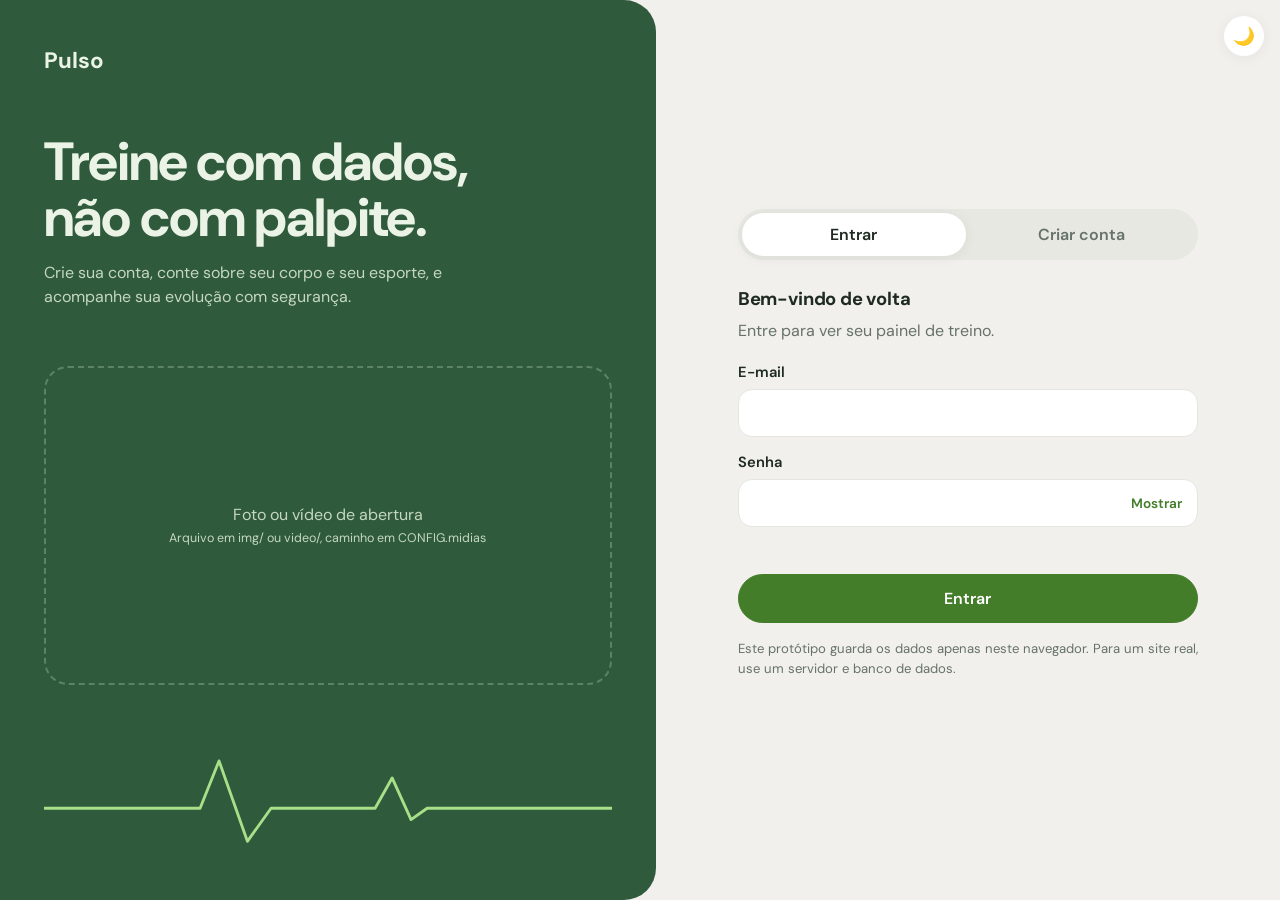
==== pag1.html @ 37097863 "Add files via upload" ====
<!DOCTYPE html>
<html lang="pt-BR">
<head>
<meta charset="utf-8">
<meta name="viewport" content="width=device-width, initial-scale=1, viewport-fit=cover">
<meta name="theme-color" content="#F1F0EC">
<meta name="mobile-web-app-capable" content="yes">
<meta name="apple-mobile-web-app-capable" content="yes">
<meta name="apple-mobile-web-app-title" content="Pulso">
<link rel="manifest" href="manifest.webmanifest">
<link rel="icon" href="icons/icon-192.png">
<link rel="apple-touch-icon" href="icons/apple-touch-icon.png">
<title>Pulso – Entrar ou criar conta</title>
<link rel="stylesheet" href="css/estilo.css">
<script>/* tema salvo, ou o do aparelho; roda antes de desenhar para não piscar */
try{document.documentElement.dataset.tema=JSON.parse(localStorage.getItem('pulso_tema')||'null')||(matchMedia('(prefers-color-scheme: dark)').matches?'escuro':'claro')}catch(e){}
</script>
</head>
<body>
<main class="shell">
  <aside class="hero">
    <div class="brand">Pulso</div>
    <div>
      <h1>Treine com dados, não com palpite.</h1>
      <p>Crie sua conta, conte sobre seu corpo e seu esporte, e acompanhe sua evolução com segurança.</p>
    </div>
    <div class="midia" data-midia="login-hero"></div>
    <svg class="ecg" viewBox="0 0 600 120" aria-hidden="true">
      <path d="M0 70 H140 L165 70 L185 20 L215 105 L240 70 H330 L350 70 L368 38 L388 82 L405 70 H600"/>
    </svg>
  </aside>

  <section class="painel-auth">
    <div class="card">
      <div class="tabs" role="tablist">
        <button class="tab" role="tab" id="tabLogin" aria-selected="true" aria-controls="formLogin">Entrar</button>
        <button class="tab" role="tab" id="tabCadastro" aria-selected="false" aria-controls="formCadastro">Criar conta</button>
      </div>

      <form id="formLogin" novalidate>
        <h2>Bem-vindo de volta</h2>
        <p class="sub">Entre para ver seu painel de treino.</p>
        <div class="field"><label for="lEmail">E-mail</label>
          <input type="email" id="lEmail" autocomplete="email"></div>
        <div class="field"><label for="lSenha">Senha</label>
          <div class="pw"><input type="password" id="lSenha" autocomplete="current-password">
          <button type="button" data-ver="lSenha">Mostrar</button></div></div>
        <p class="erro" id="erroLogin" role="alert"></p>
        <button class="btn" type="submit">Entrar</button>
      </form>

      <form id="formCadastro" novalidate hidden>
        <div class="progress" id="progresso"><span></span><span></span><span></span></div>
        <p class="stepname" id="nomeEtapa"></p>

        <div class="step">
          <h2>Crie sua conta</h2>
          <p class="sub">Leva cerca de dois minutos.</p>
          <div class="field"><label for="nome">Nome completo</label><input type="text" id="nome" autocomplete="name" required></div>
          <div class="field"><label for="email">E-mail</label><input type="email" id="email" autocomplete="email" required></div>
          <div class="field"><label for="senha">Senha <span class="hint">(mínimo 8 caracteres)</span></label>
            <div class="pw"><input type="password" id="senha" autocomplete="new-password" required>
            <button type="button" data-ver="senha">Mostrar</button></div></div>
          <div class="field"><label for="senha2">Repita a senha</label><input type="password" id="senha2" autocomplete="new-password" required></div>
        </div>

        <div class="step" hidden>
          <h2>Sobre você</h2>
          <p class="sub">Usamos esses dados para ajustar metas e calcular seus indicadores.</p>
          <div class="row">
            <div class="field"><label for="nasc">Data de nascimento</label><input type="date" id="nasc" required></div>
            <div class="field"><label for="sexo">Sexo</label><select id="sexo" required></select></div>
          </div>
          <div class="row">
            <div class="field"><label for="altura">Altura <span class="hint">(cm)</span></label>
              <input type="number" id="altura" min="100" max="250" inputmode="numeric" required></div>
            <div class="field"><label for="peso">Peso <span class="hint">(kg)</span></label>
              <input type="number" id="peso" min="30" max="300" step="0.1" inputmode="decimal" required></div>
          </div>
        </div>

        <div class="step" hidden>
          <h2>Esporte e saúde</h2>
          <p class="sub">Essas respostas ajudam a manter seus treinos seguros.</p>
          <div class="field"><label for="objetivo">Qual é o seu objetivo principal?</label><select id="objetivo" required></select></div>
          <div class="row">
            <div class="field"><label for="esporte">Esporte principal</label><input type="text" id="esporte" placeholder="Ex.: corrida" required></div>
            <div class="field"><label for="nivel">Nível atual</label><select id="nivel" required></select></div>
          </div>
          <div class="field"><label for="dias">Dias de treino por semana</label><select id="dias" required></select></div>
          <div class="field"><span class="legend">Você tem ou já teve algum destes problemas?</span><div class="checks" id="condicoes"></div></div>
          <div class="field"><label for="parq">Algum médico já disse que você só deve fazer atividade física com acompanhamento?</label>
            <select id="parq" required><option value="">Selecione</option><option>Não</option><option>Sim</option></select></div>
          <div class="field"><label for="lesoes">Lesões ou limitações atuais <span class="hint">(opcional)</span></label>
            <textarea id="lesoes" maxlength="300"></textarea></div>
          <label class="consent"><input type="checkbox" id="aceite" required>
            <span>Autorizo o uso destes dados de saúde para personalizar meus treinos e entendo que posso apagá-los quando quiser.</span></label>
        </div>

        <p class="erro" id="erroCadastro" role="alert"></p>
        <div class="actions">
          <button type="button" class="btn sec" id="btnVoltar" hidden>Voltar</button>
          <button type="submit" class="btn" id="btnAvancar">Continuar</button>
        </div>
      </form>
      <p class="nota">Este protótipo guarda os dados apenas neste navegador. Para um site real, use um servidor e banco de dados.</p>
    </div>
  </section>
</main>

<script src="js/app.js"></script>
<script>
if (Conta.atual()) location.replace(CONFIG.paginas.painel);
ativarSenhas();
montarMidias();
document.body.append(botaoTema('flutuante'));

const O = CONFIG.opcoes;
preencher($('#sexo'), O.sexos, 'Selecione');
preencher($('#objetivo'), O.objetivos, 'Selecione');
preencher($('#nivel'), O.niveis, 'Selecione');
preencher($('#dias'), [1, 2, 3, 4, 5, 6, 7], 'Selecione');
montarChecks($('#condicoes'), O.condicoes);

/* Abas */
function mostrarAba(login) {
  $('#tabLogin').setAttribute('aria-selected', login);
  $('#tabCadastro').setAttribute('aria-selected', !login);
  $('#formLogin').hidden = !login;
  $('#formCadastro').hidden = login;
}
$('#tabLogin').onclick = () => mostrarAba(true);
$('#tabCadastro').onclick = () => mostrarAba(false);

/* Login */
$('#formLogin').onsubmit = async e => {
  e.preventDefault();
  const email = $('#lEmail').value, senha = $('#lSenha').value;
  if (!email.trim() || !senha) { $('#erroLogin').textContent = 'Digite e-mail e senha.'; return; }
  const r = await Conta.entrar(email, senha);
  if (r.erro) { $('#erroLogin').textContent = r.erro; return; }
  location.href = CONFIG.paginas.painel;
};

/* Cadastro em etapas */
const etapas = $$('#formCadastro .step');
const nomes = ['Etapa 1 de 3: conta', 'Etapa 2 de 3: seu corpo', 'Etapa 3 de 3: esporte e saúde'];
let etapa = 0;
function mostrarEtapa(n) {
  etapa = n;
  etapas.forEach((e, i) => e.hidden = i !== n);
  $$('#progresso span').forEach((s, i) => s.classList.toggle('on', i <= n));
  $('#nomeEtapa').textContent = nomes[n];
  $('#btnVoltar').hidden = n === 0;
  $('#btnAvancar').textContent = n === etapas.length - 1 ? 'Criar conta' : 'Continuar';
  $('#erroCadastro').textContent = '';
}
$('#btnVoltar').onclick = () => mostrarEtapa(etapa - 1);

function validar(n) {
  for (const c of $$('input[required],select[required]', etapas[n])) {
    if (c.type === 'checkbox' ? !c.checked : !c.value.trim()) {
      c.focus();
      return c.type === 'checkbox' ? 'Para criar a conta, marque a autorização.' : 'Preencha todos os campos obrigatórios.';
    }
  }
  if (n === 0) {
    if (!$('#email').checkValidity()) return 'Digite um e-mail válido.';
    if ($('#senha').value.length < 8) return 'A senha precisa ter pelo menos 8 caracteres.';
    if ($('#senha').value !== $('#senha2').value) return 'As senhas não são iguais.';
    if (Conta.todos()[$('#email').value.trim().toLowerCase()]) return 'Já existe uma conta com esse e-mail. Use a aba Entrar.';
  }
  if (n === 1) {
    if (Datas.idade($('#nasc').value) < CONFIG.idadeMinima) return `É preciso ter ${CONFIG.idadeMinima} anos ou mais para criar uma conta.`;
    if (!$('#altura').checkValidity()) return 'Informe a altura em centímetros (entre 100 e 250).';
    if (!$('#peso').checkValidity()) return 'Informe o peso em quilos (entre 30 e 300).';
  }
  if (n === 2 && !$$('#condicoes input:checked').length) return 'Marque os problemas de saúde que você tem ou "Nenhum deles".';
  return '';
}

$('#formCadastro').onsubmit = async e => {
  e.preventDefault();
  const erro = validar(etapa);
  $('#erroCadastro').textContent = erro;
  if (erro) return;
  if (etapa < etapas.length - 1) return mostrarEtapa(etapa + 1);

  const btn = $('#btnAvancar'); btn.disabled = true;
  const r = await Conta.criar({
    nome: $('#nome').value.trim(), email: $('#email').value, senha: $('#senha').value,
    nasc: $('#nasc').value, sexo: $('#sexo').value, altura: +$('#altura').value, peso: +$('#peso').value,
    objetivo: $('#objetivo').value, esporte: $('#esporte').value.trim(), nivel: $('#nivel').value, dias: +$('#dias').value,
    condicoes: $$('#condicoes input:checked').map(c => c.value), parq: $('#parq').value, lesoes: $('#lesoes').value.trim()
  });
  btn.disabled = false;
  if (r.erro) { $('#erroCadastro').textContent = r.erro; return; }
  location.href = CONFIG.paginas.painel;
};
mostrarEtapa(0);
</script>
</body>
</html>
---- css/estilo.css ----
/* ===== Pulso: estilo compartilhado =====
   Para mudar o visual do site inteiro, edite as variáveis em :root.
   --r = campos | --r-lg = cartões | --pill = botões e menu */
@import url("https://fonts.googleapis.com/css2?family=DM+Sans:wght@400;500;600;700&display=swap");
:root{
  --bg:#F1F0EC; --surface:#fff; --ink:#1E2A22; --muted:#66726A; --line:#E4E6DF;
  --accent:#437D29; --barra:#6BAF48; --accent-soft:#E1EDD8; --verde-escuro:#2F5A3B; --pulse:#A8E08A; --danger:#B3261E;
  --azul:#DCEBFA; --rosa:#FBE3E3; --laranja:#FDEBCF;
  --on-accent:#fff; --logo:#2F5A3B; --aviso:#FFF4D6; --chip-on:#D3E6C6; --tab-bg:#E7E8E1; --midia-bg:#DDE5DA; --traco:#B7C4B8;
  color-scheme:light;
  --r:14px; --r-lg:24px; --pill:999px; --sombra:0 2px 14px rgba(30,42,34,.06);
  --text:"DM Sans","Segoe UI",system-ui,sans-serif; --display:var(--text);
}
/* Modo escuro: ligado pelo botão do topo (data-tema="escuro" no <html>). Só as variáveis mudam. */
:root[data-tema=escuro]{
  --bg:#111813; --surface:#1B261F; --ink:#E8EEE9; --muted:#9FADA3; --line:#2C3B31;
  --accent:#8FD36B; --barra:#6BAF48; --accent-soft:#233A29; --verde-escuro:#1F3D28; --pulse:#A8E08A; --danger:#FF8A80;
  --azul:#1F3A4D; --rosa:#4A2626; --laranja:#4A3A1E;
  --on-accent:#10200F; --logo:#A8E08A; --aviso:#3B3519; --chip-on:#2F4F35; --tab-bg:#0E1510; --midia-bg:#243229; --traco:#3C4E42;
  --sombra:0 2px 14px rgba(0,0,0,.35); color-scheme:dark;
}
*{box-sizing:border-box}
[hidden]{display:none!important}
body{margin:0;font-family:var(--text);color:var(--ink);background:var(--bg);line-height:1.5}
:focus-visible{outline:3px solid var(--accent);outline-offset:2px}
h1,h2{font-weight:700;letter-spacing:-.01em;margin:0 0 6px}
h1{font-size:clamp(1.6rem,3.5vw,2.1rem)}
h2{font-size:1.15rem}
.sub{color:var(--muted);margin:0 0 18px}
.hint{font-weight:400;color:var(--muted);font-size:.85rem}

/* ----- Botões ----- */
.btn{width:100%;font:600 1rem var(--text);border-radius:var(--pill);padding:13px 22px;cursor:pointer;border:1.5px solid var(--accent);background:var(--accent);color:var(--on-accent)}
.btn:hover{filter:brightness(1.08)}
.btn:active{transform:scale(.98)}
.btn:disabled{opacity:.6;cursor:wait}
.btn.sec{background:transparent;color:var(--accent)}
.btn.perigo{background:transparent;color:var(--danger);border-color:var(--danger)}
.btn.mini{width:auto;padding:8px 18px;font-size:.92rem}

/* ----- Formulários ----- */
.field{margin-bottom:14px}
label,.legend{display:block;font-weight:600;font-size:.92rem;margin-bottom:6px}
input:not([type=checkbox]),select,textarea{width:100%;font:inherit;color:inherit;background:var(--surface);border:1.5px solid var(--line);border-radius:var(--r);padding:11px 14px}
input:not([type=checkbox]):focus,select:focus,textarea:focus{border-color:var(--accent)}
textarea{resize:vertical;min-height:64px}
.row{display:grid;grid-template-columns:1fr 1fr;gap:12px}
.pw{position:relative}
.pw input{padding-right:78px}
.pw button{position:absolute;right:8px;top:50%;transform:translateY(-50%);background:none;border:0;color:var(--accent);font:600 .85rem var(--text);cursor:pointer;padding:6px 8px}
.checks{display:grid;grid-template-columns:1fr 1fr;gap:8px}
.check{display:flex;gap:8px;align-items:flex-start;background:var(--surface);border:1.5px solid var(--line);border-radius:var(--r);padding:10px 12px;font-size:.9rem;font-weight:400;cursor:pointer;margin:0}
.consent{display:flex;gap:10px;align-items:flex-start;font-size:.9rem;color:var(--muted);font-weight:400}
.check input,.consent input{margin-top:4px;accent-color:var(--accent)}
.erro{color:var(--danger);font-weight:500;min-height:1.4em;margin:2px 0 10px}
.ok{color:var(--accent);font-weight:600;min-height:1.4em;margin:2px 0 10px}

/* ----- Cartões ----- */
.bloco{background:var(--surface);border-radius:var(--r-lg);padding:24px;box-shadow:var(--sombra)}
.aviso{background:var(--aviso);border-radius:var(--r);padding:14px 16px;font-size:.92rem;margin-bottom:20px}
.nota{font-size:.82rem;color:var(--muted);margin-top:16px}

/* ----- Estrutura com menu lateral (montada por montarTopo) ----- */
.app{display:grid;grid-template-columns:248px 1fr;min-height:100vh}
.lateral{background:var(--surface);padding:26px 16px;position:sticky;top:0;height:100vh;height:100dvh;border-radius:0 var(--r-lg) var(--r-lg) 0}
.logo{display:flex;align-items:center;gap:10px;font-weight:700;font-size:1.25rem;color:var(--logo)}
.logo::before{content:"";width:22px;height:22px;background:var(--accent);border-radius:50% 50% 50% 4px;transform:rotate(-45deg)}
.lateral .logo{margin:0 10px 28px}
.logo.mobile{display:none}
.lateral nav{display:flex;flex-direction:column;gap:6px}
.lateral nav a{display:flex;align-items:center;gap:12px;color:var(--muted);text-decoration:none;font-weight:500;padding:11px 14px;border-radius:var(--pill)}
.lateral nav a:hover{background:var(--bg)}
.lateral nav a[aria-current=page]{background:var(--accent);color:var(--on-accent)}
.conteudo{min-width:0}
.barra{display:flex;justify-content:flex-end;align-items:center;gap:12px;padding:18px 28px 0}
.perfil{display:flex;align-items:center;gap:10px;text-decoration:none;color:var(--ink);font-weight:600;background:var(--surface);border-radius:var(--pill);padding:4px 16px 4px 4px;box-shadow:var(--sombra)}
.avatar{width:38px;height:38px;border-radius:50%;background:var(--accent-soft);color:var(--logo);display:grid;place-items:center;font-weight:700;overflow:hidden;flex:none}
.avatar img{width:100%;height:100%;object-fit:cover;display:block}
.avatar.grande{width:96px;height:96px;font-size:2rem}
.fab{position:fixed;right:24px;bottom:24px;width:58px;height:58px;border-radius:50%;background:var(--accent);color:var(--on-accent);font:600 2rem/1 var(--text);display:grid;place-items:center;text-decoration:none;box-shadow:0 8px 20px rgba(67,125,41,.35);z-index:9}

/* ----- Fotos e vídeos (espaços controlados por CONFIG.midias) ----- */
.midia{position:relative;border-radius:var(--r-lg);overflow:hidden;background:var(--midia-bg);aspect-ratio:16/9;display:grid;place-items:center}
.midia img,.midia video{width:100%;height:100%;object-fit:cover;display:block}
.midia.vazia{background:transparent;border:2px dashed var(--traco);color:var(--muted);text-align:center;padding:14px;align-content:center;gap:2px}
.midia.vazia small{display:block;font-size:.78rem}

/* ----- Botão de tema (claro/escuro) ----- */
.tema{width:40px;height:40px;border-radius:50%;border:0;background:var(--surface);color:var(--ink);box-shadow:var(--sombra);cursor:pointer;font-size:1.1rem;display:grid;place-items:center;flex:none}
.tema.flutuante{position:absolute;top:calc(16px + env(safe-area-inset-top));right:calc(16px + env(safe-area-inset-right));z-index:30}

/* ----- Login ----- */
.shell{display:grid;grid-template-columns:1.05fr 1fr;min-height:100vh}
.hero{background:var(--verde-escuro);color:#EAF3E6;padding:44px;display:flex;flex-direction:column;justify-content:space-between;gap:24px;border-radius:0 32px 32px 0}
.brand{font-weight:700;font-size:1.4rem}
.hero h1{font-size:clamp(2.1rem,4.2vw,3.4rem);line-height:1.04;letter-spacing:-.02em;margin:0 0 14px;max-width:13ch}
.hero p{margin:0;max-width:38ch;color:#C5D8BF}
.hero .midia.vazia{border-color:#5C8366;color:#C5D8BF}
.ecg{width:100%;height:auto;display:block}
.ecg path{fill:none;stroke:var(--pulse);stroke-width:3;stroke-linecap:round;stroke-linejoin:round;stroke-dasharray:1400;stroke-dashoffset:1400;animation:draw 2.6s ease-out .3s forwards}
@keyframes draw{to{stroke-dashoffset:0}}
.painel-auth{padding:48px 24px;display:grid;place-items:center}
.card{width:min(100%,460px)}
.tabs{display:flex;gap:4px;background:var(--tab-bg);border-radius:var(--pill);padding:4px;margin-bottom:26px}
.tab{flex:1;background:none;border:0;padding:11px 8px;font:600 1rem var(--text);color:var(--muted);cursor:pointer;border-radius:var(--pill)}
.tab[aria-selected="true"]{background:var(--surface);color:var(--ink);box-shadow:var(--sombra)}
.progress{display:flex;gap:6px;margin-bottom:6px}
.progress span{flex:1;height:6px;border-radius:3px;background:var(--line)}
.progress span.on{background:var(--accent)}
.stepname{font-size:.9rem;color:var(--muted);margin:0 0 18px}
.actions{display:flex;gap:10px}

/* ----- Páginas internas ----- */
.pagina{max-width:1040px;margin:0 auto;padding:22px 28px 56px}
.pagina .bloco{margin-bottom:20px}
.grade{display:grid;grid-template-columns:1fr 1fr;gap:20px}
.grade .bloco{margin-bottom:0}
.grade+.grade,.grade+.bloco,.bloco+.grade{margin-top:20px}
.saudacao{position:relative;overflow:hidden;background:var(--accent-soft);border-radius:var(--r-lg);padding:26px;margin-bottom:20px}
.saudacao>*:not(.midia){position:relative;max-width:58%}
.saudacao .midia{position:absolute;right:0;top:0;bottom:0;width:36%;border-radius:0;aspect-ratio:auto}
.meta{height:12px;background:var(--surface);border-radius:var(--pill);overflow:hidden;margin:14px 0 8px}
.meta div{height:100%;width:0;background:var(--accent);border-radius:var(--pill);transition:width .5s}
.metricas{display:grid;grid-template-columns:repeat(4,1fr);gap:16px;margin-bottom:20px}
.metrica{background:var(--surface);border-radius:var(--r-lg);padding:18px;box-shadow:var(--sombra)}
.cab{display:flex;align-items:center;gap:10px;font-weight:600;margin-bottom:14px}
.icone{width:34px;height:34px;border-radius:50%;display:grid;place-items:center;background:var(--c,var(--accent-soft))}
.metrica b{font-size:1.9rem;font-weight:700;letter-spacing:-.02em}
.metrica small{color:var(--muted);margin-left:6px}
.metrica .meta{background:var(--bg);height:8px;margin:12px 0 0}
.metrica .meta div{background:var(--barra)}
.chips{display:flex;gap:8px;flex-wrap:wrap;margin:6px 0 16px}
.chip{border:1.5px solid var(--line);background:var(--surface);border-radius:var(--pill);padding:6px 16px;font:600 .9rem var(--text);cursor:pointer;color:var(--muted)}
.chip[aria-pressed=true]{background:var(--chip-on);border-color:var(--chip-on);color:var(--ink)}
.cal-topo{display:flex;align-items:center;justify-content:space-between;margin-bottom:12px}
.cal-topo h2{margin:0}
.cal-topo h2::first-letter{text-transform:uppercase}
.cal-topo button{width:34px;height:34px;border-radius:50%;border:1.5px solid var(--line);background:var(--surface);color:var(--ink);cursor:pointer;font-size:1rem}
.cal{display:grid;grid-template-columns:repeat(7,1fr);gap:6px;text-align:center}
.dia-sem{font-size:.78rem;color:var(--muted);font-weight:600}
.dia{aspect-ratio:1;display:grid;place-items:center;border-radius:50%;font-size:.9rem}
.dia.treinou{background:var(--accent-soft);font-weight:700}
.dia.hoje{background:var(--accent);color:var(--on-accent);font-weight:700}
.stats{display:grid;grid-template-columns:repeat(3,1fr);gap:10px;margin:0}
.stats div,.resumo div{background:var(--bg);border-radius:var(--r);padding:12px 14px}
.stats dt,.resumo dt{font-size:.82rem;color:var(--muted)}
.stats dd{margin:2px 0 0;font:700 1.35rem var(--text)}
.resumo{display:grid;grid-template-columns:repeat(3,1fr);gap:10px;margin:0}
.resumo dd{margin:2px 0 0;font-weight:600}
.resumo small{display:block;font-weight:400;font-size:.8rem;color:var(--muted)}
.barras{display:flex;align-items:flex-end;gap:10px;height:136px}
.barras div{flex:1;display:flex;flex-direction:column;justify-content:flex-end;align-items:center;height:100%;font-size:.78rem;color:var(--muted)}
.barras i{display:block;width:100%;max-width:34px;background:var(--barra);border-radius:10px 10px 4px 4px}
.barras .zero i{background:var(--line)}
.barras.agua i{background:#9CCBEA}
.barras.sono i{background:#F2C98A}
.grafico{width:100%;height:auto;display:block}
.grafico polyline{fill:none;stroke:var(--accent);stroke-width:3;stroke-linejoin:round;stroke-linecap:round}
.grafico circle{fill:var(--accent)}
.grafico text{fill:var(--muted);font-size:12px}
ul.lista{list-style:none;margin:0;padding:0}
.lista li{display:flex;justify-content:space-between;gap:12px;align-items:flex-start;padding:12px 0;border-bottom:1px solid var(--line)}
.lista li:last-child{border-bottom:0}
.lista strong{display:block}
.lista span{color:var(--muted);font-size:.9rem}
.lista button{background:none;border:0;color:var(--danger);font:600 .85rem var(--text);cursor:pointer;padding:4px 8px;border-radius:var(--pill)}
.vazio{color:var(--muted);margin:0}
.foto-perfil{display:flex;align-items:center;gap:18px;flex-wrap:wrap}

@media (max-width:1100px){.grade{grid-template-columns:1fr}.metricas{grid-template-columns:1fr 1fr}}
@media (max-width:820px){
  .shell,.grade{grid-template-columns:1fr}
  .hero{padding:calc(28px + env(safe-area-inset-top)) 24px 28px;border-radius:0 0 28px 28px}
  .hero h1{font-size:2rem}
  .hero .midia,.hero .ecg,.hero p{display:none}   /* no celular o formulário aparece logo, sem rolar */
  .painel-auth{padding:32px 20px 48px}
  .app{grid-template-columns:1fr}
  .lateral{position:fixed;left:calc(12px + env(safe-area-inset-left));right:calc(12px + env(safe-area-inset-right));bottom:calc(12px + env(safe-area-inset-bottom));top:auto;height:auto;z-index:20;border-radius:var(--pill);padding:6px;box-shadow:0 10px 30px rgba(0,0,0,.2)}
  .lateral .logo{display:none}
  .lateral nav{flex-direction:row;justify-content:space-around;gap:2px}
  .lateral nav a{flex-direction:column;gap:0;font-size:.7rem;padding:7px 10px}
  .logo.mobile{display:flex}
  .barra{justify-content:space-between;padding:calc(16px + env(safe-area-inset-top)) 20px 0}
  .pagina{padding:18px 20px calc(120px + env(safe-area-inset-bottom))}
  .fab{bottom:calc(96px + env(safe-area-inset-bottom));right:18px}
  .saudacao>*:not(.midia){max-width:100%}
  .saudacao .midia{display:none}
}
@media (max-width:480px){
  .row,.checks,.stats,.resumo{grid-template-columns:1fr}
  .perfil span:last-child{display:none}
  .perfil{padding:4px}
}
@media (prefers-reduced-motion:reduce){.ecg path{animation:none;stroke-dashoffset:0}.meta div{transition:none}}

/* ----- Quando aberto como aplicativo instalado ----- */
@media (display-mode:standalone){html,body{overscroll-behavior-y:none}}

/* ----- Celular e telas de toque ----- */
html{font-size:100%;-webkit-text-size-adjust:100%}
body{padding-left:env(safe-area-inset-left);padding-right:env(safe-area-inset-right)}
button,a,.chip,.tab,label.check{touch-action:manipulation;-webkit-tap-highlight-color:transparent}
.grade>*,.metricas>*{min-width:0}
.lista div{min-width:0;overflow-wrap:anywhere}
.barras em{font-style:normal;font-size:.7rem;color:var(--muted);min-height:1em}
input[type=checkbox]{width:20px;height:20px}
@media (pointer:coarse){   /* dedo em vez de mouse: alvos de pelo menos 44 px */
  .btn,.btn.mini,.tab{min-height:46px}
  .chip,.cal-topo button,.tema,.lista button{min-height:44px;min-width:44px}
  .pw button{min-height:44px;min-width:56px}
  .lateral nav a{min-height:48px}
}
@media (max-width:820px) and (orientation:landscape){.pagina{padding-bottom:96px}.fab{bottom:80px}}
@media (max-width:480px){   /* 4 métricas visíveis de uma vez, em 2 colunas */
  .metricas{gap:12px}
  .metrica{padding:14px}
  .metrica b{font-size:1.5rem}
  .cab{font-size:.85rem;gap:8px;margin-bottom:10px}
  .icone{width:30px;height:30px}
}
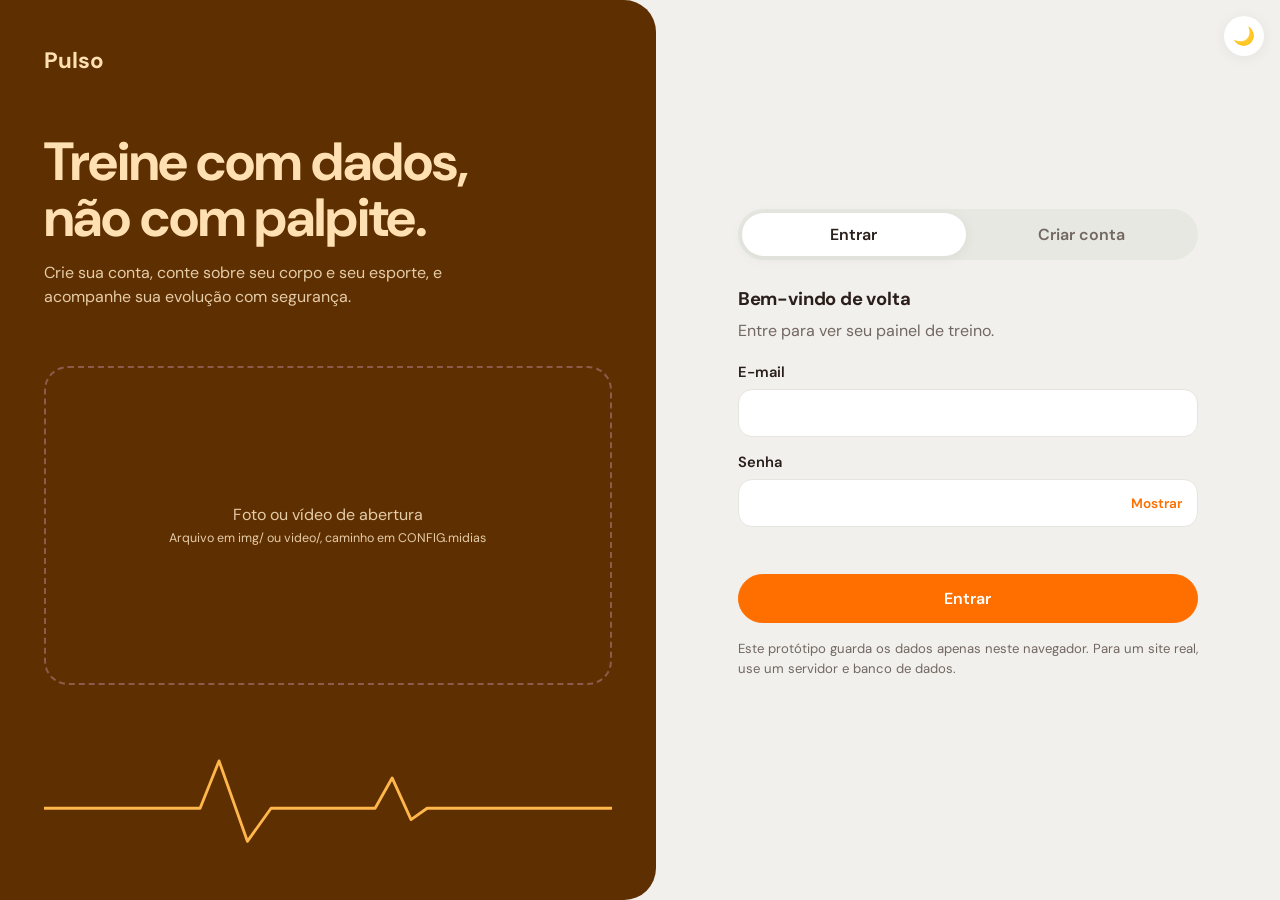
==== commit 04d8e59d: "v4.0 modificações em interface, login, configuração, etc." ====
--- a/pag1.html
+++ b/pag1.html
@@ -61,7 +61,6 @@
           <div class="field"><label for="senha">Senha <span class="hint">(mínimo 8 caracteres)</span></label>
             <div class="pw"><input type="password" id="senha" autocomplete="new-password" required>
             <button type="button" data-ver="senha">Mostrar</button></div></div>
-          <div class="field"><label for="senha2">Repita a senha</label><input type="password" id="senha2" autocomplete="new-password" required></div>
         </div>
 
         <div class="step" hidden>
@@ -69,7 +68,7 @@
           <p class="sub">Usamos esses dados para ajustar metas e calcular seus indicadores.</p>
           <div class="row">
             <div class="field"><label for="nasc">Data de nascimento</label><input type="date" id="nasc" required></div>
-            <div class="field"><label for="sexo">Sexo</label><select id="sexo" required></select></div>
+            <div class="field"><span class="legend">Sexo</span><div id="gSexo"></div></div>
           </div>
           <div class="row">
             <div class="field"><label for="altura">Altura <span class="hint">(cm)</span></label>
@@ -85,12 +84,11 @@
           <div class="field"><label for="objetivo">Qual é o seu objetivo principal?</label><select id="objetivo" required></select></div>
           <div class="row">
             <div class="field"><label for="esporte">Esporte principal</label><input type="text" id="esporte" placeholder="Ex.: corrida" required></div>
-            <div class="field"><label for="nivel">Nível atual</label><select id="nivel" required></select></div>
+            <div class="field"><span class="legend">Nível atual</span><div id="gNivel"></div></div>
           </div>
-          <div class="field"><label for="dias">Dias de treino por semana</label><select id="dias" required></select></div>
+          <div class="field"><span class="legend">Dias de treino por semana</span><div id="gDias"></div></div>
           <div class="field"><span class="legend">Você tem ou já teve algum destes problemas?</span><div class="checks" id="condicoes"></div></div>
-          <div class="field"><label for="parq">Algum médico já disse que você só deve fazer atividade física com acompanhamento?</label>
-            <select id="parq" required><option value="">Selecione</option><option>Não</option><option>Sim</option></select></div>
+          <div class="field"><span class="legend">Algum médico já disse que você só deve fazer atividade física com acompanhamento?</span><div id="gParq"></div></div>
           <div class="field"><label for="lesoes">Lesões ou limitações atuais <span class="hint">(opcional)</span></label>
             <textarea id="lesoes" maxlength="300"></textarea></div>
           <label class="consent"><input type="checkbox" id="aceite" required>
@@ -116,10 +114,11 @@
 document.body.append(botaoTema('flutuante'));
 
 const O = CONFIG.opcoes;
-preencher($('#sexo'), O.sexos, 'Selecione');
 preencher($('#objetivo'), O.objetivos, 'Selecione');
-preencher($('#nivel'), O.niveis, 'Selecione');
-preencher($('#dias'), [1, 2, 3, 4, 5, 6, 7], 'Selecione');
+const gSexo = grupoChips($('#gSexo'), O.sexos, { rotulo: 'Sexo' });
+const gNivel = grupoChips($('#gNivel'), O.niveis, { rotulo: 'Nível atual', inicial: 'Iniciante' });   // já vem marcado: é só mudar se não for o caso
+const gDias = grupoChips($('#gDias'), [1, 2, 3, 4, 5, 6, 7], { rotulo: 'Dias de treino por semana', inicial: 3 });
+const gParq = grupoChips($('#gParq'), ['Não', 'Sim'], { rotulo: 'Acompanhamento médico' });   // de propósito sem resposta pré-marcada
 montarChecks($('#condicoes'), O.condicoes);
 
 /* Abas */
@@ -158,7 +157,7 @@
 $('#btnVoltar').onclick = () => mostrarEtapa(etapa - 1);
 
 function validar(n) {
-  for (const c of $$('input[required],select[required]', etapas[n])) {
+  for (const c of $$('input[required]:not([type=checkbox]),select[required]', etapas[n])) {
     if (c.type === 'checkbox' ? !c.checked : !c.value.trim()) {
       c.focus();
       return c.type === 'checkbox' ? 'Para criar a conta, marque a autorização.' : 'Preencha todos os campos obrigatórios.';
@@ -167,15 +166,17 @@
   if (n === 0) {
     if (!$('#email').checkValidity()) return 'Digite um e-mail válido.';
     if ($('#senha').value.length < 8) return 'A senha precisa ter pelo menos 8 caracteres.';
-    if ($('#senha').value !== $('#senha2').value) return 'As senhas não são iguais.';
     if (Conta.todos()[$('#email').value.trim().toLowerCase()]) return 'Já existe uma conta com esse e-mail. Use a aba Entrar.';
   }
   if (n === 1) {
     if (Datas.idade($('#nasc').value) < CONFIG.idadeMinima) return `É preciso ter ${CONFIG.idadeMinima} anos ou mais para criar uma conta.`;
     if (!$('#altura').checkValidity()) return 'Informe a altura em centímetros (entre 100 e 250).';
     if (!$('#peso').checkValidity()) return 'Informe o peso em quilos (entre 30 e 300).';
+    if (!gSexo.valor) return 'Escolha uma opção em Sexo.';
   }
+  if (n === 2 && !gParq.valor) return 'Responda se algum médico já pediu acompanhamento para você treinar.';
   if (n === 2 && !$$('#condicoes input:checked').length) return 'Marque os problemas de saúde que você tem ou "Nenhum deles".';
+  if (n === 2 && !$('#aceite').checked) { $('#aceite').focus(); return 'Para criar a conta, marque a autorização.'; }
   return '';
 }
 
@@ -189,9 +190,9 @@
   const btn = $('#btnAvancar'); btn.disabled = true;
   const r = await Conta.criar({
     nome: $('#nome').value.trim(), email: $('#email').value, senha: $('#senha').value,
-    nasc: $('#nasc').value, sexo: $('#sexo').value, altura: +$('#altura').value, peso: +$('#peso').value,
-    objetivo: $('#objetivo').value, esporte: $('#esporte').value.trim(), nivel: $('#nivel').value, dias: +$('#dias').value,
-    condicoes: $$('#condicoes input:checked').map(c => c.value), parq: $('#parq').value, lesoes: $('#lesoes').value.trim()
+    nasc: $('#nasc').value, sexo: gSexo.valor, altura: +$('#altura').value, peso: +$('#peso').value,
+    objetivo: $('#objetivo').value, esporte: $('#esporte').value.trim(), nivel: gNivel.valor, dias: gDias.valor,
+    condicoes: $$('#condicoes input:checked').map(c => c.value), parq: gParq.valor, lesoes: $('#lesoes').value.trim()
   });
   btn.disabled = false;
   if (r.erro) { $('#erroCadastro').textContent = r.erro; return; }
@@ -200,4 +201,4 @@
 mostrarEtapa(0);
 </script>
 </body>
-</html>
+</html>
--- a/css/estilo.css
+++ b/css/estilo.css
@@ -1,220 +1,314 @@
 /* ===== Pulso: estilo compartilhado =====
    Para mudar o visual do site inteiro, edite as variáveis em :root.
    --r = campos | --r-lg = cartões | --pill = botões e menu */
-@import url("https://fonts.googleapis.com/css2?family=DM+Sans:wght@400;500;600;700&display=swap");
-:root{
-  --bg:#F1F0EC; --surface:#fff; --ink:#1E2A22; --muted:#66726A; --line:#E4E6DF;
-  --accent:#437D29; --barra:#6BAF48; --accent-soft:#E1EDD8; --verde-escuro:#2F5A3B; --pulse:#A8E08A; --danger:#B3261E;
-  --azul:#DCEBFA; --rosa:#FBE3E3; --laranja:#FDEBCF;
-  --on-accent:#fff; --logo:#2F5A3B; --aviso:#FFF4D6; --chip-on:#D3E6C6; --tab-bg:#E7E8E1; --midia-bg:#DDE5DA; --traco:#B7C4B8;
-  color-scheme:light;
-  --r:14px; --r-lg:24px; --pill:999px; --sombra:0 2px 14px rgba(30,42,34,.06);
-  --text:"DM Sans","Segoe UI",system-ui,sans-serif; --display:var(--text);
-}
-/* Modo escuro: ligado pelo botão do topo (data-tema="escuro" no <html>). Só as variáveis mudam. */
-:root[data-tema=escuro]{
-  --bg:#111813; --surface:#1B261F; --ink:#E8EEE9; --muted:#9FADA3; --line:#2C3B31;
-  --accent:#8FD36B; --barra:#6BAF48; --accent-soft:#233A29; --verde-escuro:#1F3D28; --pulse:#A8E08A; --danger:#FF8A80;
-  --azul:#1F3A4D; --rosa:#4A2626; --laranja:#4A3A1E;
-  --on-accent:#10200F; --logo:#A8E08A; --aviso:#3B3519; --chip-on:#2F4F35; --tab-bg:#0E1510; --midia-bg:#243229; --traco:#3C4E42;
-  --sombra:0 2px 14px rgba(0,0,0,.35); color-scheme:dark;
-}
-*{box-sizing:border-box}
-[hidden]{display:none!important}
-body{margin:0;font-family:var(--text);color:var(--ink);background:var(--bg);line-height:1.5}
-:focus-visible{outline:3px solid var(--accent);outline-offset:2px}
-h1,h2{font-weight:700;letter-spacing:-.01em;margin:0 0 6px}
-h1{font-size:clamp(1.6rem,3.5vw,2.1rem)}
-h2{font-size:1.15rem}
-.sub{color:var(--muted);margin:0 0 18px}
-.hint{font-weight:400;color:var(--muted);font-size:.85rem}
+   @import url("https://fonts.googleapis.com/css2?family=DM+Sans:wght@400;500;600;700&display=swap");
+   :root{
+     --bg:#F1F0EC; --surface:#fff; --ink:#2A1F1A; --muted:#726761; --line:#E6E4DF;
+     --accent:#FF6F00; --barra:#FF9100; --accent-soft:#FFE0B2; --verde-escuro:#5E2F00; --pulse:#FFB74D; --danger:#B3261E;
+     --azul:#DCEBFA; --rosa:#FBE3E3; --laranja:#FDEBCF;
+     --on-accent:#fff; --logo:#5E2F00; --aviso:#FFF4D6; --chip-on:#FFE0B2; --tab-bg:#E7E8E1; --midia-bg:#E5DDD2; --traco:#C4BBB7;
+     color-scheme:light;
+     --r:14px; --r-lg:24px; --pill:999px; --sombra:0 2px 14px rgba(42,31,26,.06);
+     --text:"DM Sans","Segoe UI",system-ui,sans-serif; --display:var(--text);
+   }
+   /* Modo escuro: ligado pelo botão do topo (data-tema="escuro" no <html>). Só as variáveis mudam. */
+   :root[data-tema=escuro]{
+     --bg:#181311; --surface:#261F1B; --ink:#EEE9E8; --muted:#ADA19F; --line:#3B302C;
+     --accent:#FF9100; --barra:#FF6F00; --accent-soft:#3E2723; --verde-escuro:#3E2723; --pulse:#FFB74D; --danger:#FF8A80;
+     --azul:#1F3A4D; --rosa:#4A2626; --laranja:#4A3A1E;
+     --on-accent:#1A0F00; --logo:#FFB74D; --aviso:#3B3519; --chip-on:#4E342E; --tab-bg:#15100E; --midia-bg:#322724; --traco:#4E3C38;
+     --sombra:0 2px 14px rgba(0,0,0,.35); color-scheme:dark;
+   }
+   *{box-sizing:border-box}
+   [hidden]{display:none!important}
+   body{margin:0;font-family:var(--text);color:var(--ink);background:var(--bg);line-height:1.5}
+   :focus-visible{outline:3px solid var(--accent);outline-offset:2px}
+   h1,h2{font-weight:700;letter-spacing:-.01em;margin:0 0 6px}
+   h1{font-size:clamp(1.6rem,3.5vw,2.1rem)}
+   h2{font-size:1.15rem}
+   .sub{color:var(--muted);margin:0 0 18px}
+   .hint{font-weight:400;color:var(--muted);font-size:.85rem}
+   
+   /* ----- Botões ----- */
+   .btn{width:100%;font:600 1rem var(--text);border-radius:var(--pill);padding:13px 22px;cursor:pointer;border:1.5px solid var(--accent);background:var(--accent);color:var(--on-accent)}
+   .btn:hover{filter:brightness(1.08)}
+   .btn:active{transform:scale(.98)}
+   .btn:disabled{opacity:.6;cursor:wait}
+   .btn.sec{background:transparent;color:var(--accent)}
+   .btn.perigo{background:transparent;color:var(--danger);border-color:var(--danger)}
+   .btn.mini{width:auto;padding:8px 18px;font-size:.92rem}
+   
+   /* ----- Formulários ----- */
+   .field{margin-bottom:14px}
+   label,.legend{display:block;font-weight:600;font-size:.92rem;margin-bottom:6px}
+   input:not([type=checkbox]),select,textarea{width:100%;font:inherit;color:inherit;background:var(--surface);border:1.5px solid var(--line);border-radius:var(--r);padding:11px 14px}
+   input:not([type=checkbox]):focus,select:focus,textarea:focus{border-color:var(--accent)}
+   textarea{resize:vertical;min-height:64px}
+   .row{display:grid;grid-template-columns:1fr 1fr;gap:12px}
+   .pw{position:relative}
+   .pw input{padding-right:78px}
+   .pw button{position:absolute;right:8px;top:50%;transform:translateY(-50%);background:none;border:0;color:var(--accent);font:600 .85rem var(--text);cursor:pointer;padding:6px 8px}
+   .checks{display:grid;grid-template-columns:1fr 1fr;gap:8px}
+   .check{display:flex;gap:8px;align-items:flex-start;background:var(--surface);border:1.5px solid var(--line);border-radius:var(--r);padding:10px 12px;font-size:.9rem;font-weight:400;cursor:pointer;margin:0}
+   .consent{display:flex;gap:10px;align-items:flex-start;font-size:.9rem;color:var(--muted);font-weight:400}
+   .check input,.consent input{margin-top:4px;accent-color:var(--accent)}
+   .erro{color:var(--danger);font-weight:500;min-height:1.4em;margin:2px 0 10px}
+   .ok{color:var(--accent);font-weight:600;min-height:1.4em;margin:2px 0 10px}
+   
+   /* ----- Cartões ----- */
+   .bloco{background:var(--surface);border-radius:var(--r-lg);padding:24px;box-shadow:var(--sombra)}
+   .aviso{background:var(--aviso);border-radius:var(--r);padding:14px 16px;font-size:.92rem;margin-bottom:20px}
+   .nota{font-size:.82rem;color:var(--muted);margin-top:16px}
+   
+   /* ----- Estrutura com menu lateral (montada por montarTopo) ----- */
+   .app{display:grid;grid-template-columns:248px 1fr;min-height:100vh}
+   .lateral{background:var(--surface);padding:26px 16px;position:sticky;top:0;height:100vh;height:100dvh;border-radius:0 var(--r-lg) var(--r-lg) 0;display:flex;flex-direction:column}
+   .logo{display:flex;align-items:center;gap:10px;font-weight:700;font-size:1.25rem;color:var(--logo)}
+   .logo::before{content:"";width:22px;height:22px;background:var(--accent);border-radius:50% 50% 50% 4px;transform:rotate(-45deg)}
+   .lateral .logo{margin:0 10px 28px}
+   .logo.mobile{display:none}
+   .lateral nav{display:flex;flex-direction:column;gap:6px;flex:1}
+   .lateral nav a.rodape{margin-top:auto}   /* Configurações: parte de baixo do menu */
+   .lateral nav a{display:flex;align-items:center;gap:12px;color:var(--muted);text-decoration:none;font-weight:500;padding:11px 14px;border-radius:var(--pill)}
+   .lateral nav a:hover{background:var(--bg)}
+   .lateral nav a[aria-current=page]{background:var(--accent);color:var(--on-accent)}
+   @media (min-width:821px){   /* menu lateral do computador: itens maiores e com mais destaque */
+     .app{grid-template-columns:272px 1fr}
+     .lateral{padding:28px 18px}
+     .lateral nav{gap:8px}
+     .lateral nav a{gap:14px;padding:10px 16px 10px 10px;color:var(--ink);font-size:1.05rem;font-weight:600;transition:background .15s,color .15s,transform .15s}
+     .lateral nav a .ico{width:38px;height:38px;border-radius:50%;background:var(--bg);display:grid;place-items:center;font-size:1.15rem;flex:none;transition:background .15s}
+     .lateral nav a:hover{background:var(--accent-soft);color:var(--logo);transform:translateX(3px)}
+     .lateral nav a:hover .ico{background:var(--surface)}
+     .lateral nav a[aria-current=page]{box-shadow:0 6px 16px rgba(255,111,0,.32)}
+     .lateral nav a[aria-current=page] .ico{background:rgba(255,255,255,.25)}
+   }
+   .conteudo{min-width:0}
+   .barra{display:flex;justify-content:flex-end;align-items:center;gap:12px;padding:18px 28px 0}
+   .perfil{display:flex;align-items:center;gap:10px;text-decoration:none;color:var(--ink);font-weight:600;background:var(--surface);border-radius:var(--pill);padding:4px 16px 4px 4px;box-shadow:var(--sombra)}
+   .avatar{width:38px;height:38px;border-radius:50%;background:var(--accent-soft);color:var(--logo);display:grid;place-items:center;font-weight:700;overflow:hidden;flex:none}
+   .avatar img{width:100%;height:100%;object-fit:cover;display:block}
+   .avatar.grande{width:96px;height:96px;font-size:2rem}
+   .fab{position:fixed;right:24px;bottom:24px;width:58px;height:58px;border-radius:50%;background:var(--accent);color:var(--on-accent);font:600 2rem/1 var(--text);display:grid;place-items:center;text-decoration:none;box-shadow:0 8px 20px rgba(255,111,0,.35);z-index:9}
+   
+   /* ----- Fotos e vídeos (espaços controlados por CONFIG.midias) ----- */
+   .midia{position:relative;border-radius:var(--r-lg);overflow:hidden;background:var(--midia-bg);aspect-ratio:16/9;display:grid;place-items:center}
+   .midia img,.midia video{width:100%;height:100%;object-fit:cover;display:block}
+   .midia.vazia{background:transparent;border:2px dashed var(--traco);color:var(--muted);text-align:center;padding:14px;align-content:center;gap:2px}
+   .midia.vazia small{display:block;font-size:.78rem}
+   .bloco-midia .midia{max-height:340px}
+   
+   /* ----- Botão de tema (claro/escuro) ----- */
+   .tema{width:40px;height:40px;border-radius:50%;border:0;background:var(--surface);color:var(--ink);box-shadow:var(--sombra);cursor:pointer;font-size:1.1rem;display:grid;place-items:center;flex:none}
+   .tema.flutuante{position:absolute;top:calc(16px + env(safe-area-inset-top));right:calc(16px + env(safe-area-inset-right));z-index:30}
+   
+   /* ----- Login ----- */
+   .shell{display:grid;grid-template-columns:1.05fr 1fr;min-height:100vh}
+   .hero{background:var(--verde-escuro);color:#FFE0B2;padding:44px;display:flex;flex-direction:column;justify-content:space-between;gap:24px;border-radius:0 32px 32px 0}
+   .brand{font-weight:700;font-size:1.4rem}
+   .hero h1{font-size:clamp(2.1rem,4.2vw,3.4rem);line-height:1.04;letter-spacing:-.02em;margin:0 0 14px;max-width:13ch}
+   .hero p{margin:0;max-width:38ch;color:#E5CCA9}
+   .hero .midia.vazia{border-color:#8D5B4C;color:#E5CCA9}
+   .ecg{width:100%;height:auto;display:block}
+   .ecg path{fill:none;stroke:var(--pulse);stroke-width:3;stroke-linecap:round;stroke-linejoin:round;stroke-dasharray:1400;stroke-dashoffset:1400;animation:draw 2.6s ease-out .3s forwards}
+   @keyframes draw{to{stroke-dashoffset:0}}
+   .painel-auth{padding:48px 24px;display:grid;place-items:center}
+   .card{width:min(100%,460px)}
+   .tabs{display:flex;gap:4px;background:var(--tab-bg);border-radius:var(--pill);padding:4px;margin-bottom:26px}
+   .tab{flex:1;background:none;border:0;padding:11px 8px;font:600 1rem var(--text);color:var(--muted);cursor:pointer;border-radius:var(--pill)}
+   .tab[aria-selected="true"]{background:var(--surface);color:var(--ink);box-shadow:var(--sombra)}
+   .progress{display:flex;gap:6px;margin-bottom:6px}
+   .progress span{flex:1;height:6px;border-radius:3px;background:var(--line)}
+   .progress span.on{background:var(--accent)}
+   .stepname{font-size:.9rem;color:var(--muted);margin:0 0 18px}
+   .actions{display:flex;gap:10px}
+   
+   /* ----- Páginas internas ----- */
+   .pagina{max-width:1040px;margin:0 auto;padding:22px 28px 56px}
+   .pagina .bloco{margin-bottom:20px}
+   .grade{display:grid;grid-template-columns:1fr 1fr;gap:20px}
+   .grade .bloco{margin-bottom:0}
+   .grade+.grade,.grade+.bloco,.bloco+.grade{margin-top:20px}
+   .saudacao{position:relative;overflow:hidden;background:var(--accent-soft);border-radius:var(--r-lg);padding:26px;margin-bottom:20px}
+   .saudacao>*:not(.midia){position:relative;max-width:58%}
+   .saudacao .midia{position:absolute;right:0;top:0;bottom:0;width:36%;border-radius:0;aspect-ratio:auto}
+   .meta{height:12px;background:var(--surface);border-radius:var(--pill);overflow:hidden;margin:14px 0 8px}
+   .meta div{height:100%;width:0;background:var(--accent);border-radius:var(--pill);transition:width .5s}
+   .metricas{display:grid;grid-template-columns:repeat(4,1fr);gap:16px;margin-bottom:20px}
+   .metrica{background:var(--surface);border-radius:var(--r-lg);padding:18px;box-shadow:var(--sombra)}
+   .cab{display:flex;align-items:center;gap:10px;font-weight:600;margin-bottom:14px}
+   .icone{width:34px;height:34px;border-radius:50%;display:grid;place-items:center;background:var(--c,var(--accent-soft))}
+   .metrica b{font-size:1.9rem;font-weight:700;letter-spacing:-.02em}
+   .metrica small{color:var(--muted);margin-left:6px}
+   .metrica .meta{background:var(--bg);height:8px;margin:12px 0 0}
+   .metrica .meta div{background:var(--barra)}
+   .chips{display:flex;gap:8px;flex-wrap:wrap;margin:6px 0 16px}
+   .chip{border:1.5px solid var(--line);background:var(--surface);border-radius:var(--pill);padding:6px 16px;font:600 .9rem var(--text);cursor:pointer;color:var(--muted)}
+   .chip[aria-pressed=true]{background:var(--chip-on);border-color:var(--chip-on);color:var(--ink)}
+   .cal-topo{display:flex;align-items:center;justify-content:space-between;margin-bottom:12px}
+   .cal-topo h2{margin:0}
+   .cal-topo h2::first-letter{text-transform:uppercase}
+   .cal-topo button{width:34px;height:34px;border-radius:50%;border:1.5px solid var(--line);background:var(--surface);color:var(--ink);cursor:pointer;font-size:1rem}
+   .cal{display:grid;grid-template-columns:repeat(7,1fr);gap:6px;text-align:center}
+   .dia-sem{font-size:.78rem;color:var(--muted);font-weight:600}
+   .dia{aspect-ratio:1;display:grid;place-items:center;border-radius:50%;font-size:.9rem}
+   button.dia{border:0;font:inherit;font-size:.9rem;color:var(--ink);background:transparent;cursor:pointer;padding:0;width:100%}
+   button.dia:disabled{opacity:.35;cursor:default}
+   .dia.treinou{font-weight:700}
+   .dia.n1,.cal-legenda .n1{background:var(--accent-soft);background:color-mix(in srgb,var(--accent) 22%,var(--surface))}
+   .dia.n2,.cal-legenda .n2{background:var(--pulse);background:color-mix(in srgb,var(--accent) 55%,var(--surface))}
+   .dia.n3,.cal-legenda .n3{background:var(--accent)}
+   .dia.n3{color:var(--on-accent)}
+   .dia.hoje{box-shadow:inset 0 0 0 2px var(--accent);font-weight:700}
+   .dia.sel{outline:2px solid var(--ink);outline-offset:2px}
+   .cal-acoes{margin:0 0 12px}
+   .cal-legenda{display:flex;gap:14px;flex-wrap:wrap;font-size:.8rem;color:var(--muted);margin:12px 0}
+   .cal-legenda i{display:inline-block;width:12px;height:12px;border-radius:50%;margin-right:6px;vertical-align:-1px}
+   .dia-detalhe{border-top:1px solid var(--line);padding-top:14px;margin-top:6px}
+   .dia-detalhe .lista{margin:6px 0 12px}
+   .chip[aria-checked=true]{background:var(--chip-on);border-color:var(--accent);color:var(--ink)}
+   .field .chips{margin:4px 0 8px}
+   .field .chip{padding:9px 18px}
+   .link-btn{background:none;border:0;color:var(--accent);font:600 .92rem var(--text);cursor:pointer;padding:6px 0;margin-bottom:8px;text-decoration:underline}
+   .stats{display:grid;grid-template-columns:repeat(3,1fr);gap:10px;margin:0}
+   .stats div,.resumo div{background:var(--bg);border-radius:var(--r);padding:12px 14px}
+   .stats dt,.resumo dt{font-size:.82rem;color:var(--muted)}
+   .stats dd{margin:2px 0 0;font:700 1.35rem var(--text)}
+   .resumo{display:grid;grid-template-columns:repeat(3,1fr);gap:10px;margin:0}
+   .resumo dd{margin:2px 0 0;font-weight:600}
+   .resumo small{display:block;font-weight:400;font-size:.8rem;color:var(--muted)}
+   .barras{display:flex;align-items:flex-end;gap:10px;height:136px}
+   .barras div{flex:1;display:flex;flex-direction:column;justify-content:flex-end;align-items:center;height:100%;font-size:.78rem;color:var(--muted)}
+   .barras i{display:block;width:100%;max-width:34px;background:var(--barra);border-radius:10px 10px 4px 4px}
+   .barras .zero i{background:var(--line)}
+   .barras.agua i{background:#9CCBEA}
+   .barras.sono i{background:#F2C98A}
+   .grafico{width:100%;height:auto;display:block}
+   .grafico polyline{fill:none;stroke:var(--accent);stroke-width:3;stroke-linejoin:round;stroke-linecap:round}
+   .grafico circle{fill:var(--accent)}
+   .grafico text{fill:var(--muted);font-size:12px}
+   ul.lista{list-style:none;margin:0;padding:0}
+   .lista li{display:flex;justify-content:space-between;gap:12px;align-items:flex-start;padding:12px 0;border-bottom:1px solid var(--line)}
+   .lista li:last-child{border-bottom:0}
+   .lista strong{display:block}
+   .lista span{color:var(--muted);font-size:.9rem}
+   .lista button{background:none;border:0;color:var(--danger);font:600 .85rem var(--text);cursor:pointer;padding:4px 8px;border-radius:var(--pill)}
+   .vazio{color:var(--muted);margin:0}
+   .foto-perfil{display:flex;align-items:center;gap:18px;flex-wrap:wrap}
+   
+   @media (max-width:1100px){.grade{grid-template-columns:1fr}.metricas{grid-template-columns:1fr 1fr}}
+   @media (max-width:820px){
+     .shell,.grade{grid-template-columns:1fr}
+     .hero{padding:calc(28px + env(safe-area-inset-top)) 24px 28px;border-radius:0 0 28px 28px}
+     .hero h1{font-size:2rem}
+     .hero .midia,.hero .ecg,.hero p{display:none}   /* no celular o formulário aparece logo, sem rolar */
+     .painel-auth{padding:32px 20px 48px}
+     .app{grid-template-columns:1fr}
+     .lateral{position:fixed;left:calc(12px + env(safe-area-inset-left));right:calc(12px + env(safe-area-inset-right));bottom:calc(12px + env(safe-area-inset-bottom));top:auto;height:auto;z-index:20;border-radius:var(--pill);padding:6px;box-shadow:0 10px 30px rgba(0,0,0,.2)}
+     .lateral .logo{display:none}
+     .lateral nav{flex-direction:row;justify-content:space-around;gap:2px}
+     .lateral nav a{flex-direction:column;gap:0;font-size:.7rem;padding:7px 10px}
+     .lateral nav a.rodape{margin-top:0}
+     .logo.mobile{display:flex}
+     .barra{justify-content:space-between;padding:calc(16px + env(safe-area-inset-top)) 20px 0}
+     .pagina{padding:18px 20px calc(120px + env(safe-area-inset-bottom))}
+     .fab{bottom:calc(96px + env(safe-area-inset-bottom));right:18px}
+     .saudacao>*:not(.midia){max-width:100%}
+     .saudacao .midia{display:none}
+   }
+   @media (max-width:480px){
+     .row,.checks,.stats,.resumo{grid-template-columns:1fr}
+     .perfil span:last-child{display:none}
+     .perfil{padding:4px}
+   }
+   @media (prefers-reduced-motion:reduce){.ecg path{animation:none;stroke-dashoffset:0}.meta div{transition:none}.lateral nav a,.lateral nav a .ico{transition:none}.lateral nav a:hover{transform:none}}
+   
+   /* ----- Quando aberto como aplicativo instalado ----- */
+   @media (display-mode:standalone){html,body{overscroll-behavior-y:none}}
+   
+   /* ----- Celular e telas de toque ----- */
+   html{font-size:100%;-webkit-text-size-adjust:100%}
+   body{padding-left:env(safe-area-inset-left);padding-right:env(safe-area-inset-right)}
+   button,a,.chip,.tab,label.check{touch-action:manipulation;-webkit-tap-highlight-color:transparent}
+   .grade>*,.metricas>*{min-width:0}
+   .lista div{min-width:0;overflow-wrap:anywhere}
+   .barras em{font-style:normal;font-size:.7rem;color:var(--muted);min-height:1em}
+   input[type=checkbox]{width:20px;height:20px}
+   @media (pointer:coarse){   /* dedo em vez de mouse: alvos de pelo menos 44 px */
+     .btn,.btn.mini,.tab{min-height:46px}
+     .chip,.cal-topo button,.tema,.lista button{min-height:44px;min-width:44px}
+     .pw button{min-height:44px;min-width:56px}
+     .lateral nav a{min-height:48px}
+   }
+   @media (max-width:820px) and (orientation:landscape){.pagina{padding-bottom:96px}.fab{bottom:80px}}
+   @media (max-width:480px){   /* 4 métricas visíveis de uma vez, em 2 colunas */
+     .metricas{gap:12px}
+     .metrica{padding:14px}
+     .metrica b{font-size:1.5rem}
+     .cab{font-size:.85rem;gap:8px;margin-bottom:10px}
+     .icone{width:30px;height:30px}
+   }
 
-/* ----- Botões ----- */
-.btn{width:100%;font:600 1rem var(--text);border-radius:var(--pill);padding:13px 22px;cursor:pointer;border:1.5px solid var(--accent);background:var(--accent);color:var(--on-accent)}
-.btn:hover{filter:brightness(1.08)}
-.btn:active{transform:scale(.98)}
-.btn:disabled{opacity:.6;cursor:wait}
-.btn.sec{background:transparent;color:var(--accent)}
-.btn.perigo{background:transparent;color:var(--danger);border-color:var(--danger)}
-.btn.mini{width:auto;padding:8px 18px;font-size:.92rem}
+   /* ----- Configurações (pag6) ----- */
+   .configuracoes{max-width:760px}
+   .configuracoes .bloco{margin-bottom:20px}
+   .mensagem-config{min-height:1.4em;margin:2px 0 10px;font-weight:600;font-size:.92rem}
+   .erro-config{color:var(--danger)}
+   .sucesso-config{color:var(--accent)}
+   .config-aviso{margin:16px 0 0}
+   .dicas-destaque{display:flex;gap:18px;align-items:flex-start;background:var(--accent-soft);border:1.5px solid var(--accent)}
+   .dicas-icone{font-size:2rem;line-height:1}
+   .dicas-conteudo h2{margin-top:0}
+   .dicas-conteudo .btn{width:auto}
+   .opcao-acessibilidade{display:flex;gap:12px;align-items:flex-start;padding:12px 0;border-top:1px solid var(--line);cursor:pointer}
+   .opcao-acessibilidade input{margin-top:3px;flex:none}
+   .opcao-acessibilidade small{display:block;color:var(--muted);font-size:.85rem}
+   .preferencia-linha{display:flex;justify-content:space-between;align-items:center;gap:16px;padding:12px 0;border-top:1px solid var(--line)}
+   .preferencia-linha .nota{margin:4px 0 0}
+   .preferencia-linha .btn{width:auto;flex:none}
+   /* ----- Dicas guiadas: balões que apontam para as funções (ver Tour em app.js) ----- */
+   .tour-alvo{outline:3px solid var(--accent)!important;outline-offset:4px;scroll-margin:24px}
+   .tour-balao{position:fixed;z-index:200;width:min(380px,calc(100vw - 24px));background:var(--surface);color:var(--ink);border:1.5px solid var(--accent);border-radius:var(--r-lg);padding:16px 18px;box-shadow:0 14px 40px rgba(0,0,0,.35)}
+   .tour-balao:focus{outline:none}
+   .tour-balao h2{font-size:1.15rem;margin:6px 0}
+   .tour-balao p{margin:0 0 10px;font-size:.95rem}
+   .tour-topo{display:flex;justify-content:space-between;align-items:center;font-weight:600;font-size:.85rem;color:var(--muted)}
+   .tour-fechar{background:none;border:0;color:var(--ink);font-size:1.1rem;cursor:pointer;min-width:44px;min-height:44px;margin:-8px -10px -8px 0;border-radius:50%}
+   .tour-progresso{height:5px;background:var(--bg);border-radius:var(--pill);overflow:hidden;margin:2px 0 12px}
+   .tour-progresso span{display:block;height:100%;background:var(--accent);transition:width .25s}
+   .tour-simbolo{font-size:1.8rem;line-height:1}
+   .tour-balao .tour-dica{background:var(--aviso);border-radius:var(--r);padding:10px 12px;font-size:.88rem}
+   .tour-acoes{display:grid;grid-template-columns:1fr 1fr;gap:10px;margin-top:4px}
+   .tour-acoes .btn{padding:10px 16px}
+   .tour-acoes .btn:disabled{opacity:.45;cursor:not-allowed}
+   .tour-seta{position:absolute;width:16px;height:16px;background:var(--surface);border:1.5px solid var(--accent);transform:rotate(45deg)}
+   .tour-balao[data-lado=cima] .tour-seta{top:-9px;border-right:0;border-bottom:0}
+   .tour-balao[data-lado=baixo] .tour-seta{bottom:-9px;border-left:0;border-top:0}
+   .tour-balao[data-lado=esquerda] .tour-seta{left:-9px;border-top:0;border-right:0}
+   .tour-balao[data-lado=direita] .tour-seta{right:-9px;border-bottom:0;border-left:0}
+   .tour-balao:not([data-lado]) .tour-seta{display:none}
+   .tour-balao.centro{top:50%;left:50%;transform:translate(-50%,-50%);width:min(440px,calc(100vw - 24px));box-shadow:0 0 0 100vmax rgba(0,0,0,.5),0 14px 40px rgba(0,0,0,.35)}
+   .tour-balao.movel{left:12px;right:12px;width:auto;top:auto;bottom:calc(92px + env(safe-area-inset-bottom));max-height:55vh;overflow:auto}
+   @media (max-width:480px){.dicas-destaque{flex-direction:column}.preferencia-linha{flex-direction:column;align-items:flex-start}}
 
-/* ----- Formulários ----- */
-.field{margin-bottom:14px}
-label,.legend{display:block;font-weight:600;font-size:.92rem;margin-bottom:6px}
-input:not([type=checkbox]),select,textarea{width:100%;font:inherit;color:inherit;background:var(--surface);border:1.5px solid var(--line);border-radius:var(--r);padding:11px 14px}
-input:not([type=checkbox]):focus,select:focus,textarea:focus{border-color:var(--accent)}
-textarea{resize:vertical;min-height:64px}
-.row{display:grid;grid-template-columns:1fr 1fr;gap:12px}
-.pw{position:relative}
-.pw input{padding-right:78px}
-.pw button{position:absolute;right:8px;top:50%;transform:translateY(-50%);background:none;border:0;color:var(--accent);font:600 .85rem var(--text);cursor:pointer;padding:6px 8px}
-.checks{display:grid;grid-template-columns:1fr 1fr;gap:8px}
-.check{display:flex;gap:8px;align-items:flex-start;background:var(--surface);border:1.5px solid var(--line);border-radius:var(--r);padding:10px 12px;font-size:.9rem;font-weight:400;cursor:pointer;margin:0}
-.consent{display:flex;gap:10px;align-items:flex-start;font-size:.9rem;color:var(--muted);font-weight:400}
-.check input,.consent input{margin-top:4px;accent-color:var(--accent)}
-.erro{color:var(--danger);font-weight:500;min-height:1.4em;margin:2px 0 10px}
-.ok{color:var(--accent);font-weight:600;min-height:1.4em;margin:2px 0 10px}
-
-/* ----- Cartões ----- */
-.bloco{background:var(--surface);border-radius:var(--r-lg);padding:24px;box-shadow:var(--sombra)}
-.aviso{background:var(--aviso);border-radius:var(--r);padding:14px 16px;font-size:.92rem;margin-bottom:20px}
-.nota{font-size:.82rem;color:var(--muted);margin-top:16px}
-
-/* ----- Estrutura com menu lateral (montada por montarTopo) ----- */
-.app{display:grid;grid-template-columns:248px 1fr;min-height:100vh}
-.lateral{background:var(--surface);padding:26px 16px;position:sticky;top:0;height:100vh;height:100dvh;border-radius:0 var(--r-lg) var(--r-lg) 0}
-.logo{display:flex;align-items:center;gap:10px;font-weight:700;font-size:1.25rem;color:var(--logo)}
-.logo::before{content:"";width:22px;height:22px;background:var(--accent);border-radius:50% 50% 50% 4px;transform:rotate(-45deg)}
-.lateral .logo{margin:0 10px 28px}
-.logo.mobile{display:none}
-.lateral nav{display:flex;flex-direction:column;gap:6px}
-.lateral nav a{display:flex;align-items:center;gap:12px;color:var(--muted);text-decoration:none;font-weight:500;padding:11px 14px;border-radius:var(--pill)}
-.lateral nav a:hover{background:var(--bg)}
-.lateral nav a[aria-current=page]{background:var(--accent);color:var(--on-accent)}
-.conteudo{min-width:0}
-.barra{display:flex;justify-content:flex-end;align-items:center;gap:12px;padding:18px 28px 0}
-.perfil{display:flex;align-items:center;gap:10px;text-decoration:none;color:var(--ink);font-weight:600;background:var(--surface);border-radius:var(--pill);padding:4px 16px 4px 4px;box-shadow:var(--sombra)}
-.avatar{width:38px;height:38px;border-radius:50%;background:var(--accent-soft);color:var(--logo);display:grid;place-items:center;font-weight:700;overflow:hidden;flex:none}
-.avatar img{width:100%;height:100%;object-fit:cover;display:block}
-.avatar.grande{width:96px;height:96px;font-size:2rem}
-.fab{position:fixed;right:24px;bottom:24px;width:58px;height:58px;border-radius:50%;background:var(--accent);color:var(--on-accent);font:600 2rem/1 var(--text);display:grid;place-items:center;text-decoration:none;box-shadow:0 8px 20px rgba(67,125,41,.35);z-index:9}
-
-/* ----- Fotos e vídeos (espaços controlados por CONFIG.midias) ----- */
-.midia{position:relative;border-radius:var(--r-lg);overflow:hidden;background:var(--midia-bg);aspect-ratio:16/9;display:grid;place-items:center}
-.midia img,.midia video{width:100%;height:100%;object-fit:cover;display:block}
-.midia.vazia{background:transparent;border:2px dashed var(--traco);color:var(--muted);text-align:center;padding:14px;align-content:center;gap:2px}
-.midia.vazia small{display:block;font-size:.78rem}
-
-/* ----- Botão de tema (claro/escuro) ----- */
-.tema{width:40px;height:40px;border-radius:50%;border:0;background:var(--surface);color:var(--ink);box-shadow:var(--sombra);cursor:pointer;font-size:1.1rem;display:grid;place-items:center;flex:none}
-.tema.flutuante{position:absolute;top:calc(16px + env(safe-area-inset-top));right:calc(16px + env(safe-area-inset-right));z-index:30}
-
-/* ----- Login ----- */
-.shell{display:grid;grid-template-columns:1.05fr 1fr;min-height:100vh}
-.hero{background:var(--verde-escuro);color:#EAF3E6;padding:44px;display:flex;flex-direction:column;justify-content:space-between;gap:24px;border-radius:0 32px 32px 0}
-.brand{font-weight:700;font-size:1.4rem}
-.hero h1{font-size:clamp(2.1rem,4.2vw,3.4rem);line-height:1.04;letter-spacing:-.02em;margin:0 0 14px;max-width:13ch}
-.hero p{margin:0;max-width:38ch;color:#C5D8BF}
-.hero .midia.vazia{border-color:#5C8366;color:#C5D8BF}
-.ecg{width:100%;height:auto;display:block}
-.ecg path{fill:none;stroke:var(--pulse);stroke-width:3;stroke-linecap:round;stroke-linejoin:round;stroke-dasharray:1400;stroke-dashoffset:1400;animation:draw 2.6s ease-out .3s forwards}
-@keyframes draw{to{stroke-dashoffset:0}}
-.painel-auth{padding:48px 24px;display:grid;place-items:center}
-.card{width:min(100%,460px)}
-.tabs{display:flex;gap:4px;background:var(--tab-bg);border-radius:var(--pill);padding:4px;margin-bottom:26px}
-.tab{flex:1;background:none;border:0;padding:11px 8px;font:600 1rem var(--text);color:var(--muted);cursor:pointer;border-radius:var(--pill)}
-.tab[aria-selected="true"]{background:var(--surface);color:var(--ink);box-shadow:var(--sombra)}
-.progress{display:flex;gap:6px;margin-bottom:6px}
-.progress span{flex:1;height:6px;border-radius:3px;background:var(--line)}
-.progress span.on{background:var(--accent)}
-.stepname{font-size:.9rem;color:var(--muted);margin:0 0 18px}
-.actions{display:flex;gap:10px}
-
-/* ----- Páginas internas ----- */
-.pagina{max-width:1040px;margin:0 auto;padding:22px 28px 56px}
-.pagina .bloco{margin-bottom:20px}
-.grade{display:grid;grid-template-columns:1fr 1fr;gap:20px}
-.grade .bloco{margin-bottom:0}
-.grade+.grade,.grade+.bloco,.bloco+.grade{margin-top:20px}
-.saudacao{position:relative;overflow:hidden;background:var(--accent-soft);border-radius:var(--r-lg);padding:26px;margin-bottom:20px}
-.saudacao>*:not(.midia){position:relative;max-width:58%}
-.saudacao .midia{position:absolute;right:0;top:0;bottom:0;width:36%;border-radius:0;aspect-ratio:auto}
-.meta{height:12px;background:var(--surface);border-radius:var(--pill);overflow:hidden;margin:14px 0 8px}
-.meta div{height:100%;width:0;background:var(--accent);border-radius:var(--pill);transition:width .5s}
-.metricas{display:grid;grid-template-columns:repeat(4,1fr);gap:16px;margin-bottom:20px}
-.metrica{background:var(--surface);border-radius:var(--r-lg);padding:18px;box-shadow:var(--sombra)}
-.cab{display:flex;align-items:center;gap:10px;font-weight:600;margin-bottom:14px}
-.icone{width:34px;height:34px;border-radius:50%;display:grid;place-items:center;background:var(--c,var(--accent-soft))}
-.metrica b{font-size:1.9rem;font-weight:700;letter-spacing:-.02em}
-.metrica small{color:var(--muted);margin-left:6px}
-.metrica .meta{background:var(--bg);height:8px;margin:12px 0 0}
-.metrica .meta div{background:var(--barra)}
-.chips{display:flex;gap:8px;flex-wrap:wrap;margin:6px 0 16px}
-.chip{border:1.5px solid var(--line);background:var(--surface);border-radius:var(--pill);padding:6px 16px;font:600 .9rem var(--text);cursor:pointer;color:var(--muted)}
-.chip[aria-pressed=true]{background:var(--chip-on);border-color:var(--chip-on);color:var(--ink)}
-.cal-topo{display:flex;align-items:center;justify-content:space-between;margin-bottom:12px}
-.cal-topo h2{margin:0}
-.cal-topo h2::first-letter{text-transform:uppercase}
-.cal-topo button{width:34px;height:34px;border-radius:50%;border:1.5px solid var(--line);background:var(--surface);color:var(--ink);cursor:pointer;font-size:1rem}
-.cal{display:grid;grid-template-columns:repeat(7,1fr);gap:6px;text-align:center}
-.dia-sem{font-size:.78rem;color:var(--muted);font-weight:600}
-.dia{aspect-ratio:1;display:grid;place-items:center;border-radius:50%;font-size:.9rem}
-.dia.treinou{background:var(--accent-soft);font-weight:700}
-.dia.hoje{background:var(--accent);color:var(--on-accent);font-weight:700}
-.stats{display:grid;grid-template-columns:repeat(3,1fr);gap:10px;margin:0}
-.stats div,.resumo div{background:var(--bg);border-radius:var(--r);padding:12px 14px}
-.stats dt,.resumo dt{font-size:.82rem;color:var(--muted)}
-.stats dd{margin:2px 0 0;font:700 1.35rem var(--text)}
-.resumo{display:grid;grid-template-columns:repeat(3,1fr);gap:10px;margin:0}
-.resumo dd{margin:2px 0 0;font-weight:600}
-.resumo small{display:block;font-weight:400;font-size:.8rem;color:var(--muted)}
-.barras{display:flex;align-items:flex-end;gap:10px;height:136px}
-.barras div{flex:1;display:flex;flex-direction:column;justify-content:flex-end;align-items:center;height:100%;font-size:.78rem;color:var(--muted)}
-.barras i{display:block;width:100%;max-width:34px;background:var(--barra);border-radius:10px 10px 4px 4px}
-.barras .zero i{background:var(--line)}
-.barras.agua i{background:#9CCBEA}
-.barras.sono i{background:#F2C98A}
-.grafico{width:100%;height:auto;display:block}
-.grafico polyline{fill:none;stroke:var(--accent);stroke-width:3;stroke-linejoin:round;stroke-linecap:round}
-.grafico circle{fill:var(--accent)}
-.grafico text{fill:var(--muted);font-size:12px}
-ul.lista{list-style:none;margin:0;padding:0}
-.lista li{display:flex;justify-content:space-between;gap:12px;align-items:flex-start;padding:12px 0;border-bottom:1px solid var(--line)}
-.lista li:last-child{border-bottom:0}
-.lista strong{display:block}
-.lista span{color:var(--muted);font-size:.9rem}
-.lista button{background:none;border:0;color:var(--danger);font:600 .85rem var(--text);cursor:pointer;padding:4px 8px;border-radius:var(--pill)}
-.vazio{color:var(--muted);margin:0}
-.foto-perfil{display:flex;align-items:center;gap:18px;flex-wrap:wrap}
-
-@media (max-width:1100px){.grade{grid-template-columns:1fr}.metricas{grid-template-columns:1fr 1fr}}
-@media (max-width:820px){
-  .shell,.grade{grid-template-columns:1fr}
-  .hero{padding:calc(28px + env(safe-area-inset-top)) 24px 28px;border-radius:0 0 28px 28px}
-  .hero h1{font-size:2rem}
-  .hero .midia,.hero .ecg,.hero p{display:none}   /* no celular o formulário aparece logo, sem rolar */
-  .painel-auth{padding:32px 20px 48px}
-  .app{grid-template-columns:1fr}
-  .lateral{position:fixed;left:calc(12px + env(safe-area-inset-left));right:calc(12px + env(safe-area-inset-right));bottom:calc(12px + env(safe-area-inset-bottom));top:auto;height:auto;z-index:20;border-radius:var(--pill);padding:6px;box-shadow:0 10px 30px rgba(0,0,0,.2)}
-  .lateral .logo{display:none}
-  .lateral nav{flex-direction:row;justify-content:space-around;gap:2px}
-  .lateral nav a{flex-direction:column;gap:0;font-size:.7rem;padding:7px 10px}
-  .logo.mobile{display:flex}
-  .barra{justify-content:space-between;padding:calc(16px + env(safe-area-inset-top)) 20px 0}
-  .pagina{padding:18px 20px calc(120px + env(safe-area-inset-bottom))}
-  .fab{bottom:calc(96px + env(safe-area-inset-bottom));right:18px}
-  .saudacao>*:not(.midia){max-width:100%}
-  .saudacao .midia{display:none}
-}
-@media (max-width:480px){
-  .row,.checks,.stats,.resumo{grid-template-columns:1fr}
-  .perfil span:last-child{display:none}
-  .perfil{padding:4px}
-}
-@media (prefers-reduced-motion:reduce){.ecg path{animation:none;stroke-dashoffset:0}.meta div{transition:none}}
-
-/* ----- Quando aberto como aplicativo instalado ----- */
-@media (display-mode:standalone){html,body{overscroll-behavior-y:none}}
-
-/* ----- Celular e telas de toque ----- */
-html{font-size:100%;-webkit-text-size-adjust:100%}
-body{padding-left:env(safe-area-inset-left);padding-right:env(safe-area-inset-right)}
-button,a,.chip,.tab,label.check{touch-action:manipulation;-webkit-tap-highlight-color:transparent}
-.grade>*,.metricas>*{min-width:0}
-.lista div{min-width:0;overflow-wrap:anywhere}
-.barras em{font-style:normal;font-size:.7rem;color:var(--muted);min-height:1em}
-input[type=checkbox]{width:20px;height:20px}
-@media (pointer:coarse){   /* dedo em vez de mouse: alvos de pelo menos 44 px */
-  .btn,.btn.mini,.tab{min-height:46px}
-  .chip,.cal-topo button,.tema,.lista button{min-height:44px;min-width:44px}
-  .pw button{min-height:44px;min-width:56px}
-  .lateral nav a{min-height:48px}
-}
-@media (max-width:820px) and (orientation:landscape){.pagina{padding-bottom:96px}.fab{bottom:80px}}
-@media (max-width:480px){   /* 4 métricas visíveis de uma vez, em 2 colunas */
-  .metricas{gap:12px}
-  .metrica{padding:14px}
-  .metrica b{font-size:1.5rem}
-  .cab{font-size:.85rem;gap:8px;margin-bottom:10px}
-  .icone{width:30px;height:30px}
-}
+   /* ----- Acessibilidade: ligada por Configurações (atributos no <html>, ver Acessibilidade em app.js) ----- */
+   html[data-fonte=grande]{font-size:118%}
+   html[data-fonte=maior]{font-size:135%}
+   html[data-links=sim] a{text-decoration:underline!important;text-underline-offset:3px}
+   html[data-movimento=reduzido] *,html[data-movimento=reduzido] *::before,html[data-movimento=reduzido] *::after{animation-duration:.001ms!important;animation-iteration-count:1!important;transition-duration:.001ms!important;scroll-behavior:auto!important}
+   html[data-movimento=reduzido] .ecg path{animation:none;stroke-dashoffset:0}
+   :root[data-contraste=alto]{
+     --bg:#fff; --surface:#fff; --ink:#000; --muted:#1A1A1A; --line:#000;
+     --accent:#8F3200; --barra:#8F3200; --accent-soft:#FFE0B2; --verde-escuro:#000; --pulse:#8F3200; --danger:#8A0000;
+     --on-accent:#fff; --logo:#000; --aviso:#FFF1B8; --chip-on:#FFD79A; --tab-bg:#E9E9E9; --midia-bg:#E9E9E9; --traco:#000; --sombra:none;
+   }
+   :root[data-tema=escuro][data-contraste=alto]{
+     --bg:#000; --surface:#000; --ink:#fff; --muted:#F0F0F0; --line:#fff;
+     --accent:#FFB74D; --barra:#FFB74D; --accent-soft:#3A2500; --verde-escuro:#FFB74D; --pulse:#FFB74D; --danger:#FFB4AB;
+     --azul:#1A1A1A; --rosa:#1A1A1A; --laranja:#1A1A1A;
+     --on-accent:#000; --logo:#FFB74D; --aviso:#3A3000; --chip-on:#5A3A00; --tab-bg:#111; --midia-bg:#111; --traco:#fff; --sombra:none;
+   }
+   html[data-contraste=alto] :is(.bloco,.metrica,.card,.perfil,.chip,.tab,.tour-balao){border:2px solid var(--ink)}
+   html[data-contraste=alto] .lateral{border-right:2px solid var(--ink)}
+   html[data-contraste=alto] input:not([type=checkbox]),html[data-contraste=alto] select,html[data-contraste=alto] textarea{border:2px solid var(--ink)}
+   html[data-contraste=alto] .btn.sec{border-width:2px}
